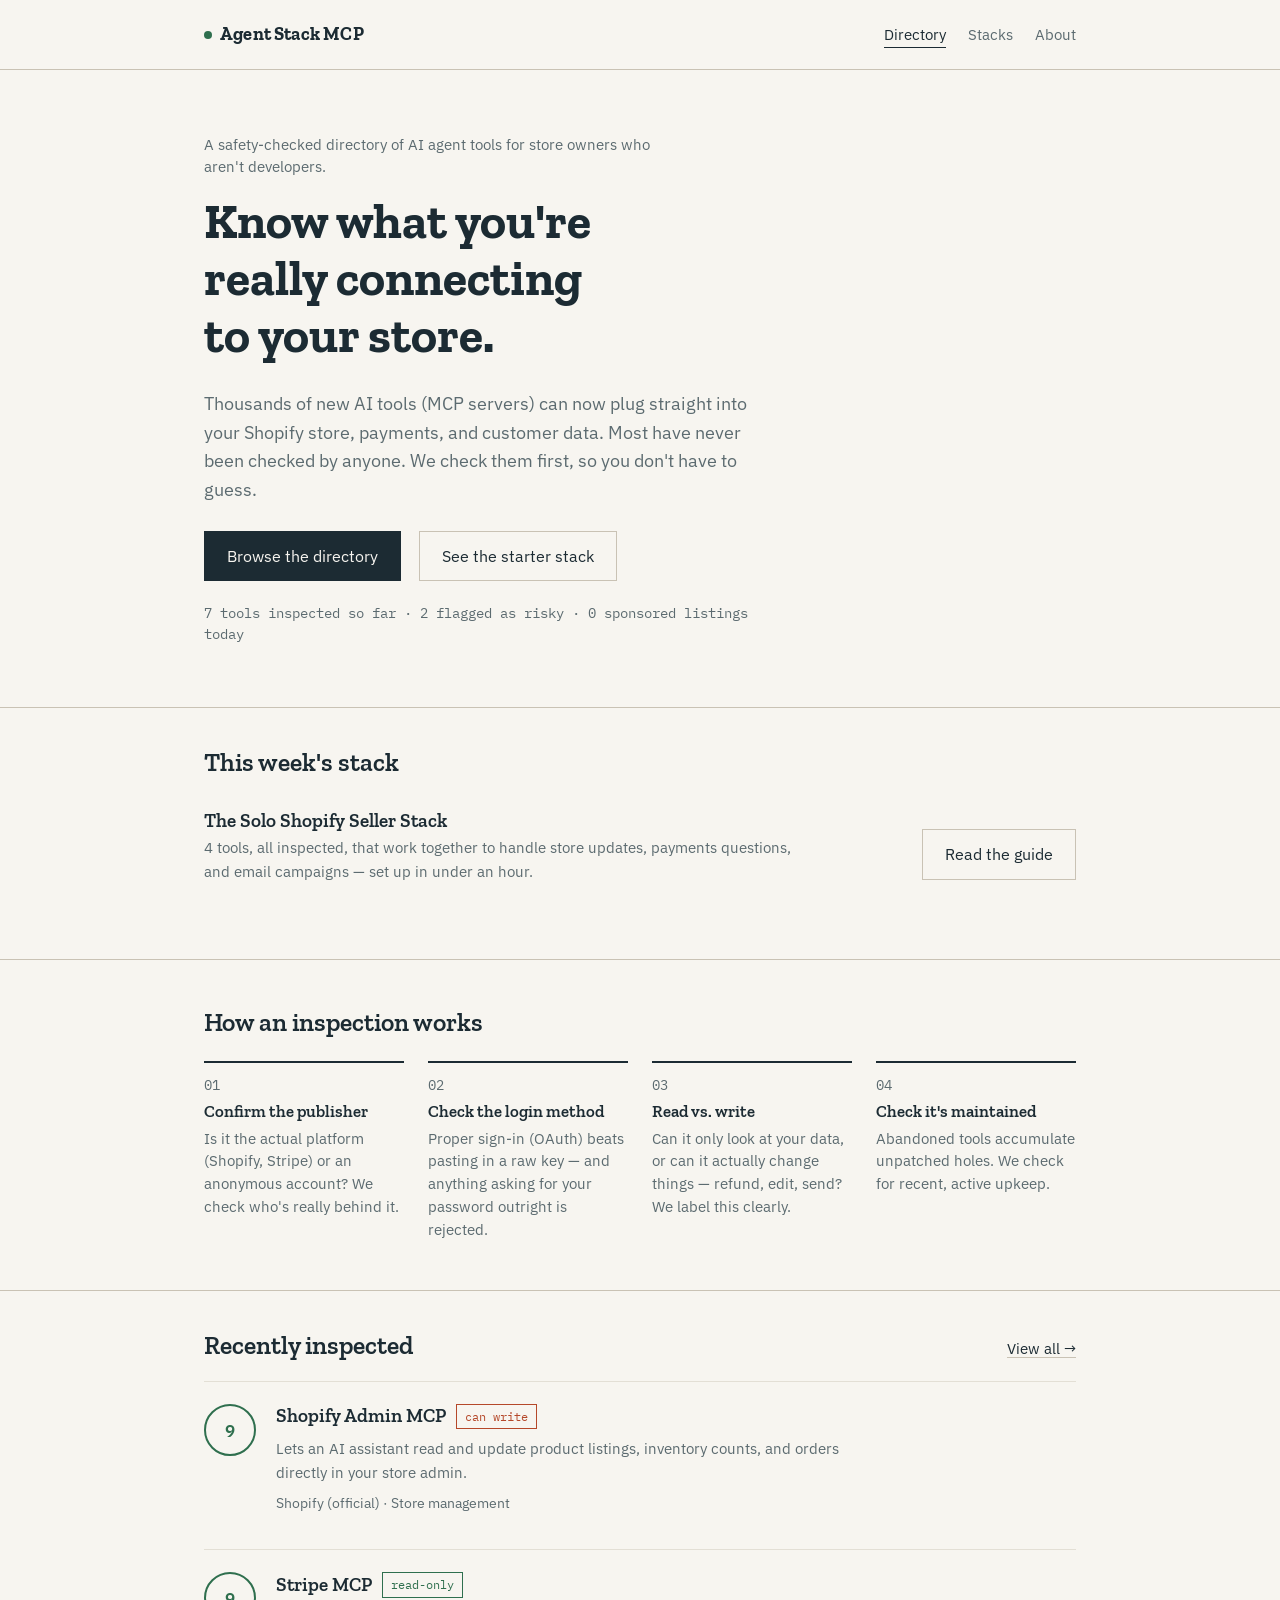
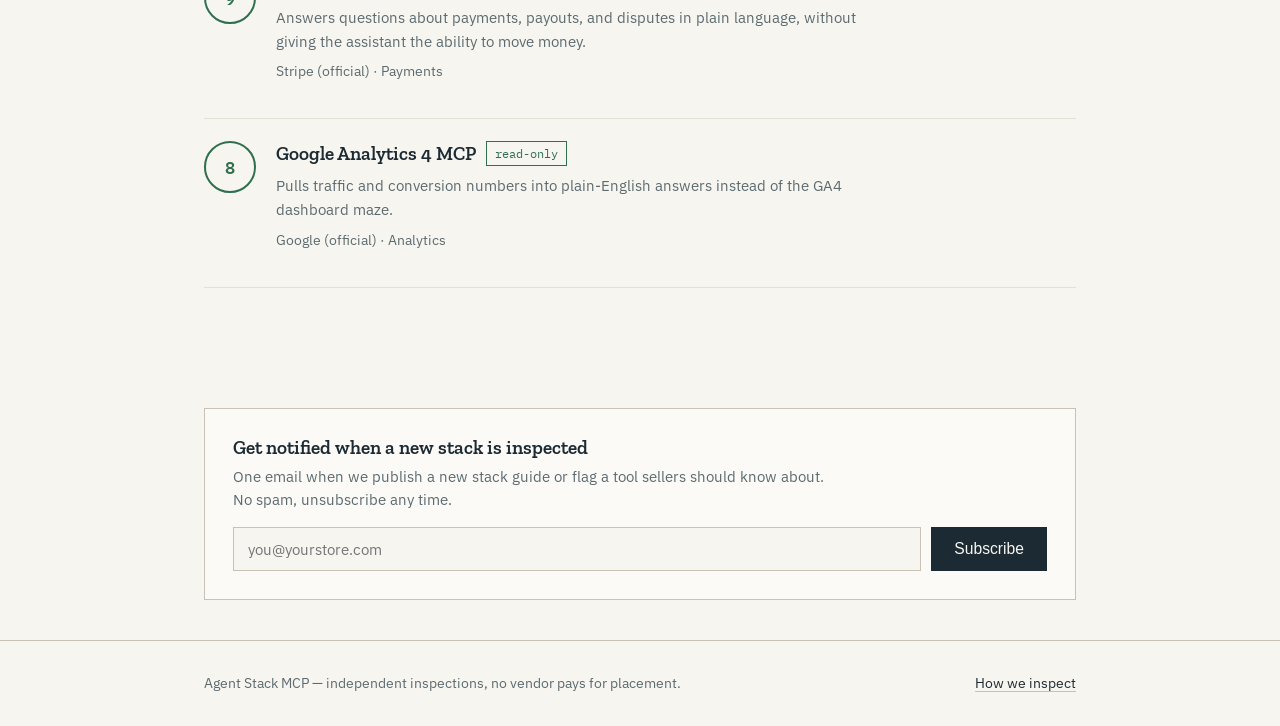
==== index.html @ 9d35e176 "Update newsletter form action and inputs" ====
<!DOCTYPE html>
<html lang="en">
<head>
<meta charset="UTF-8">
<meta name="viewport" content="width=device-width, initial-scale=1.0">
<title>Agent Stack MCP — Inspected AI tools for Shopify sellers</title>
<meta name="description" content="A safety-checked directory of MCP (AI agent) tools for ecommerce sellers who aren't developers. Know what you're really connecting to your store.">
<link rel="preconnect" href="https://fonts.googleapis.com">
<link href="https://fonts.googleapis.com/css2?family=Zilla+Slab:wght@600;700&family=IBM+Plex+Sans:wght@400;500&family=IBM+Plex+Mono:wght@500&display=swap" rel="stylesheet">
<link rel="stylesheet" href="assets/style.css">
</head>
<body>

<header class="site-header">
  <div class="container">
    <a class="wordmark" href="index.html"><span class="stamp"></span>Agent Stack MCP</a>
    <nav class="primary-nav">
      <a href="directory.html" class="active">Directory</a>
      <a href="stacks/solo-shopify-seller.html">Stacks</a>
      <a href="about.html">About</a>
    </nav>
  </div>
</header>

<section class="hero">
  <div class="container">
    <p class="eyebrow-line">A safety-checked directory of AI agent tools for store owners who aren't developers.</p>
    <h1>Know what you're really connecting to your store.</h1>
    <p class="lede">Thousands of new AI tools (MCP servers) can now plug straight into your Shopify store, payments, and customer data. Most have never been checked by anyone. We check them first, so you don't have to guess.</p>
    <div class="cta-row">
      <a class="btn" href="directory.html">Browse the directory</a>
      <a class="btn-ghost" href="stacks/solo-shopify-seller.html">See the starter stack</a>
    </div>
    <p class="stat-line" style="margin-top:22px;">7 tools inspected so far · 2 flagged as risky · 0 sponsored listings today</p>
  </div>
</section>

<section class="featured">
  <div class="container">
    <h2>This week's stack</h2>
    <div class="featured-row">
      <div>
        <h3 style="margin-bottom:4px;">The Solo Shopify Seller Stack</h3>
        <p class="meta">4 tools, all inspected, that work together to handle store updates, payments questions, and email campaigns — set up in under an hour.</p>
      </div>
      <a class="btn-ghost" href="stacks/solo-shopify-seller.html">Read the guide</a>
    </div>
  </div>
</section>

<section class="how">
  <div class="container">
    <h2>How an inspection works</h2>
    <ol class="how-list">
      <li>
        <div class="num">01</div>
        <h3>Confirm the publisher</h3>
        <p>Is it the actual platform (Shopify, Stripe) or an anonymous account? We check who's really behind it.</p>
      </li>
      <li>
        <div class="num">02</div>
        <h3>Check the login method</h3>
        <p>Proper sign-in (OAuth) beats pasting in a raw key — and anything asking for your password outright is rejected.</p>
      </li>
      <li>
        <div class="num">03</div>
        <h3>Read vs. write</h3>
        <p>Can it only look at your data, or can it actually change things — refund, edit, send? We label this clearly.</p>
      </li>
      <li>
        <div class="num">04</div>
        <h3>Check it's maintained</h3>
        <p>Abandoned tools accumulate unpatched holes. We check for recent, active upkeep.</p>
      </li>
    </ol>
  </div>
</section>

<section class="manifest">
  <div class="container">
    <div class="manifest-header">
      <h2>Recently inspected</h2>
      <a href="directory.html" style="font-size:0.92rem;">View all →</a>
    </div>
    <div id="recent-entries"></div>
  </div>
</section>

<div class="container">
  <div class="newsletter-box">
    <h3>Get notified when a new stack is inspected</h3>
    <p>One email when we publish a new stack guide or flag a tool sellers should know about. No spam, unsubscribe any time.</p>
    <form class="newsletter-form" action="https://assets.mailerlite.com/jsonp/2612388/forms/197544393839740852/subscribe" method="post" target="_blank">
  <input type="email" name="fields[email]" placeholder="you@yourstore.com" required aria-label="Email address" autocomplete="email">
  <input type="hidden" name="ml-submit" value="1">
  <input type="hidden" name="anticsrf" value="true">
  <button class="btn" type="submit">Subscribe</button>
    </form>
  </div>
</div>

<footer class="site-footer">
  <div class="container">
    <span>Agent Stack MCP — independent inspections, no vendor pays for placement.</span>
    <span><a href="about.html">How we inspect</a></span>
  </div>
</footer>

<script src="assets/listings.js"></script>
<script>
  const top3 = LISTINGS.slice(0, 3);
  document.getElementById('recent-entries').innerHTML = top3.map(item => `
    <div class="entry">
      <div class="score-badge ${item.verdict}">${item.score}</div>
      <div class="entry-body">
        <div class="entry-title">
          <h3>${item.name}</h3>
          <span class="tag ${item.access === 'write' ? 'write' : 'readonly'}">${item.access === 'write' ? 'can write' : 'read-only'}</span>
        </div>
        <p class="entry-desc">${item.summary}</p>
        <p class="entry-meta">${item.publisher} · ${item.category}</p>
      </div>
    </div>
  `).join('');
</script>

</body>
</html>
---- assets/style.css ----
/* Agent Stack MCP — shared styles
   Design tokens */
:root {
  --paper: #F7F5F0;
  --paper-raised: #FBFAF7;
  --ink: #1C2B33;
  --ink-muted: #5C6B70;
  --pass: #2F6F4E;
  --pass-bg: #E7EFE9;
  --risk: #B5482A;
  --risk-bg: #F3E6E0;
  --rule: #C9C2B4;
  --rule-light: #E3DFD5;
  --max-width: 780px;
}

* { box-sizing: border-box; }

html {
  -webkit-text-size-adjust: 100%;
}

body {
  margin: 0;
  background: var(--paper);
  color: var(--ink);
  font-family: "IBM Plex Sans", -apple-system, BlinkMacSystemFont, "Segoe UI", sans-serif;
  font-size: 17px;
  line-height: 1.55;
  -webkit-font-smoothing: antialiased;
}

h1, h2, h3, .slab {
  font-family: "Zilla Slab", Georgia, serif;
  font-weight: 600;
  line-height: 1.15;
  margin: 0 0 0.5em 0;
  color: var(--ink);
}

h1 { font-size: clamp(2.1rem, 5vw, 3.1rem); font-weight: 700; }
h2 { font-size: 1.6rem; }
h3 { font-size: 1.2rem; }

p { margin: 0 0 1em 0; max-width: 68ch; }

a { color: var(--ink); text-decoration-color: var(--rule); text-underline-offset: 3px; }
a:hover { text-decoration-color: var(--ink); }

.container {
  max-width: 920px;
  margin: 0 auto;
  padding: 0 24px;
}

/* ---- Header ---- */
.site-header {
  border-bottom: 1px solid var(--rule);
  padding: 20px 0;
}
.site-header .container {
  display: flex;
  align-items: baseline;
  justify-content: space-between;
  flex-wrap: wrap;
  gap: 12px;
}
.wordmark {
  font-family: "Zilla Slab", serif;
  font-weight: 700;
  font-size: 1.15rem;
  letter-spacing: 0.01em;
  color: var(--ink);
  text-decoration: none;
}
.wordmark .stamp {
  display: inline-block;
  width: 8px;
  height: 8px;
  background: var(--pass);
  border-radius: 50%;
  margin-right: 8px;
  transform: translateY(-1px);
}
nav.primary-nav { display: flex; gap: 22px; }
nav.primary-nav a {
  font-size: 0.95rem;
  color: var(--ink-muted);
  text-decoration: none;
}
nav.primary-nav a:hover, nav.primary-nav a.active { color: var(--ink); border-bottom: 1px solid var(--ink); }

/* ---- Hero ---- */
.hero {
  padding: 64px 0 48px 0;
  border-bottom: 1px solid var(--rule);
}
.hero .eyebrow-line {
  font-size: 0.92rem;
  color: var(--ink-muted);
  margin-bottom: 14px;
  max-width: 52ch;
}
.hero h1 { max-width: 14ch; }
.hero .lede {
  font-size: 1.15rem;
  color: var(--ink-muted);
  max-width: 52ch;
  margin-top: 14px;
}
.hero .cta-row {
  margin-top: 28px;
  display: flex;
  gap: 18px;
  align-items: center;
  flex-wrap: wrap;
}

.btn {
  display: inline-block;
  background: var(--ink);
  color: var(--paper);
  padding: 12px 22px;
  font-size: 0.98rem;
  text-decoration: none;
  border: 1px solid var(--ink);
}
.btn:hover { background: transparent; color: var(--ink); }
.btn-ghost {
  display: inline-block;
  padding: 12px 22px;
  font-size: 0.98rem;
  text-decoration: none;
  color: var(--ink);
  border: 1px solid var(--rule);
}
.btn-ghost:hover { border-color: var(--ink); }

.stat-line {
  font-family: "IBM Plex Mono", monospace;
  font-size: 0.85rem;
  color: var(--ink-muted);
}

/* ---- Featured stack strip ---- */
.featured {
  padding: 40px 0;
  border-bottom: 1px solid var(--rule);
}
.featured-row {
  display: flex;
  justify-content: space-between;
  align-items: center;
  gap: 24px;
  flex-wrap: wrap;
  padding: 20px 0;
}
.featured-row .meta { color: var(--ink-muted); font-size: 0.95rem; }

/* ---- How it works (numbered — it IS a real sequence) ---- */
.how {
  padding: 48px 0;
  border-bottom: 1px solid var(--rule);
}
.how-list {
  list-style: none;
  margin: 24px 0 0 0;
  padding: 0;
  display: grid;
  grid-template-columns: repeat(4, 1fr);
  gap: 24px;
}
.how-list li {
  border-top: 2px solid var(--ink);
  padding-top: 12px;
}
.how-list .num {
  font-family: "IBM Plex Mono", monospace;
  color: var(--ink-muted);
  font-size: 0.85rem;
}
.how-list h3 { margin: 6px 0 6px 0; font-size: 1.05rem; }
.how-list p { font-size: 0.92rem; color: var(--ink-muted); margin: 0; }

@media (max-width: 720px) {
  .how-list { grid-template-columns: 1fr 1fr; }
}
@media (max-width: 480px) {
  .how-list { grid-template-columns: 1fr; }
}

/* ---- Manifest / listing rows ---- */
.manifest {
  padding: 40px 0 80px 0;
}
.manifest-header {
  display: flex;
  justify-content: space-between;
  align-items: baseline;
  margin-bottom: 8px;
}
.entry {
  display: flex;
  gap: 20px;
  padding: 22px 0;
  border-top: 1px solid var(--rule-light);
  align-items: flex-start;
}
.entry:last-child { border-bottom: 1px solid var(--rule-light); }

.score-badge {
  flex: 0 0 auto;
  width: 52px;
  height: 52px;
  border: 2px solid currentColor;
  border-radius: 50%;
  display: flex;
  align-items: center;
  justify-content: center;
  font-family: "IBM Plex Mono", monospace;
  font-size: 1.05rem;
  font-weight: 600;
}
.score-badge.pass { color: var(--pass); }
.score-badge.risk { color: var(--risk); }

.entry-body { flex: 1 1 auto; min-width: 0; }
.entry-title { display: flex; align-items: center; gap: 10px; flex-wrap: wrap; }
.entry-title h3 { margin: 0; }
.tag {
  font-size: 0.78rem;
  padding: 2px 8px;
  border: 1px solid var(--rule);
  color: var(--ink-muted);
  font-family: "IBM Plex Mono", monospace;
}
.tag.write { color: var(--risk); border-color: var(--risk); }
.tag.readonly { color: var(--pass); border-color: var(--pass); }
.entry-desc { color: var(--ink-muted); margin: 8px 0 0 0; font-size: 0.96rem; }
.entry-meta { margin-top: 8px; font-size: 0.85rem; color: var(--ink-muted); }

/* ---- Filter bar ---- */
.filter-bar {
  display: flex;
  gap: 10px;
  flex-wrap: wrap;
  margin: 24px 0 8px 0;
}
.filter-bar button {
  background: none;
  border: 1px solid var(--rule);
  padding: 8px 14px;
  font-family: "IBM Plex Sans", sans-serif;
  font-size: 0.88rem;
  color: var(--ink-muted);
  cursor: pointer;
}
.filter-bar button.active { border-color: var(--ink); color: var(--ink); }
.filter-bar button:hover { border-color: var(--ink); }

/* ---- Guide / article pages ---- */
.article-header { padding: 56px 0 24px 0; border-bottom: 1px solid var(--rule); }
.article-header .lede { color: var(--ink-muted); font-size: 1.08rem; max-width: 60ch; }
.article-body { padding: 32px 0 80px 0; max-width: var(--max-width); }
.article-body h2 { margin-top: 2.2em; }
.article-body ol, .article-body ul { padding-left: 1.3em; }
.article-body li { margin-bottom: 0.5em; }

.callout {
  border-left: 3px solid var(--risk);
  background: var(--risk-bg);
  padding: 16px 20px;
  margin: 24px 0;
  font-size: 0.95rem;
}
.callout.safe { border-left-color: var(--pass); background: var(--pass-bg); }
.callout p:last-child { margin-bottom: 0; }

/* ---- Footer ---- */
.site-footer {
  border-top: 1px solid var(--rule);
  padding: 32px 0;
  font-size: 0.85rem;
  color: var(--ink-muted);
}
.site-footer .container {
  display: flex;
  justify-content: space-between;
  flex-wrap: wrap;
  gap: 12px;
}

/* ---- Newsletter box ---- */
.newsletter-box {
  border: 1px solid var(--rule);
  padding: 28px;
  margin: 40px 0;
  background: var(--paper-raised);
}
.newsletter-box h3 { margin-bottom: 6px; }
.newsletter-box p { color: var(--ink-muted); font-size: 0.94rem; margin-bottom: 16px; }
.newsletter-form { display: flex; gap: 10px; flex-wrap: wrap; }
.newsletter-form input[type="email"] {
  flex: 1 1 220px;
  padding: 11px 14px;
  border: 1px solid var(--rule);
  background: var(--paper);
  font-family: "IBM Plex Sans", sans-serif;
  font-size: 0.95rem;
  color: var(--ink);
}
.newsletter-form input[type="email"]:focus { outline: 2px solid var(--ink); outline-offset: 1px; }

@media (prefers-reduced-motion: reduce) {
  * { animation: none !important; transition: none !important; }
}

:focus-visible { outline: 2px solid var(--ink); outline-offset: 2px; }
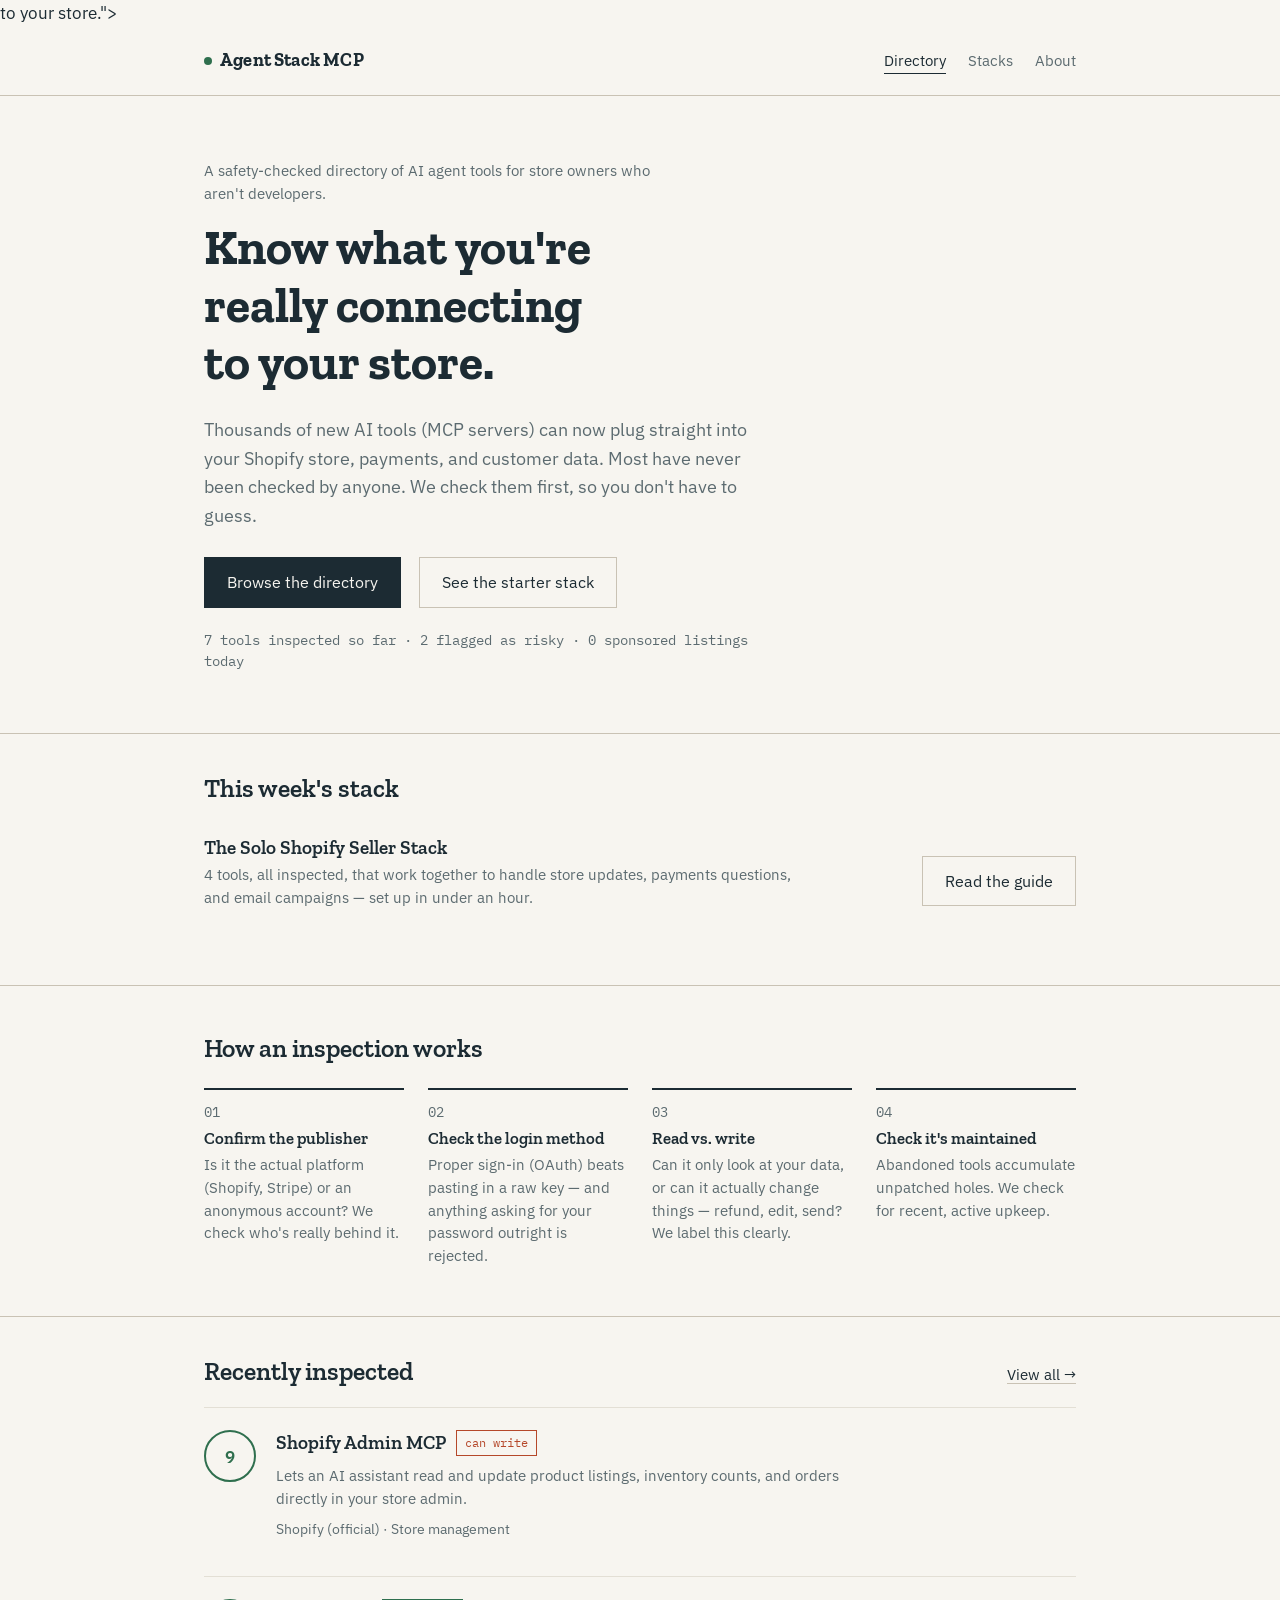
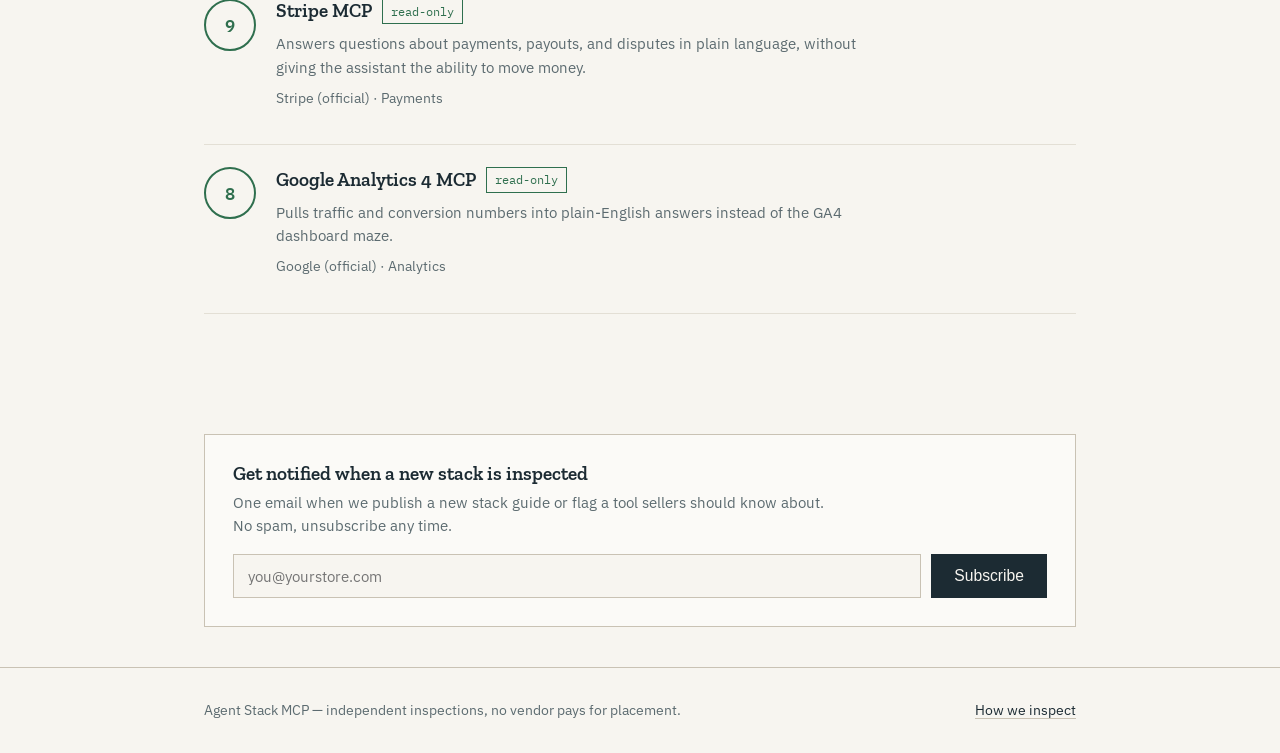
==== commit 6a610533: "Update meta tags in index.html Updated the meta description and added Google site verification." ====
--- a/index.html
+++ b/index.html
@@ -4,7 +4,8 @@
 <meta charset="UTF-8">
 <meta name="viewport" content="width=device-width, initial-scale=1.0">
 <title>Agent Stack MCP — Inspected AI tools for Shopify sellers</title>
-<meta name="description" content="A safety-checked directory of MCP (AI agent) tools for ecommerce sellers who aren't developers. Know what you're really connecting to your store.">
+<meta name="description" content="A safety-checked directory of MCP (AI agent) tools for ecommerce sellers who aren't developers. Know what you're really connecting
+  <meta name="google-site-verification" content="IbVhFtbNGUsEESRRMEmEl2QQsbBVO0OaXBMC23wTiZY" />to your store.">
 <link rel="preconnect" href="https://fonts.googleapis.com">
 <link href="https://fonts.googleapis.com/css2?family=Zilla+Slab:wght@600;700&family=IBM+Plex+Sans:wght@400;500&family=IBM+Plex+Mono:wght@500&display=swap" rel="stylesheet">
 <link rel="stylesheet" href="assets/style.css">
@@ -87,16 +88,31 @@
 </section>
 
 <div class="container">
-  <div class="newsletter-box">
-    <h3>Get notified when a new stack is inspected</h3>
-    <p>One email when we publish a new stack guide or flag a tool sellers should know about. No spam, unsubscribe any time.</p>
-    <form class="newsletter-form" action="https://assets.mailerlite.com/jsonp/2612388/forms/197544393839740852/subscribe" method="post" target="_blank">
-  <input type="email" name="fields[email]" placeholder="you@yourstore.com" required aria-label="Email address" autocomplete="email">
-  <input type="hidden" name="ml-submit" value="1">
-  <input type="hidden" name="anticsrf" value="true">
-  <button class="btn" type="submit">Subscribe</button>
-    </form>
+  <div class="newsletter-box" id="newsletter-box">
+    <div id="newsletter-form-state">
+      <h3>Get notified when a new stack is inspected</h3>
+      <p>One email when we publish a new stack guide or flag a tool sellers should know about. No spam, unsubscribe any time.</p>
+      <form class="newsletter-form" id="newsletter-form" action="https://assets.mailerlite.com/jsonp/2612388/forms/197544393839740852/subscribe" method="post" target="ml-hidden-frame">
+        <input type="email" name="fields[email]" placeholder="you@yourstore.com" required aria-label="Email address" autocomplete="email">
+        <input type="hidden" name="ml-submit" value="1">
+        <input type="hidden" name="anticsrf" value="true">
+        <button class="btn" type="submit">Subscribe</button>
+      </form>
+    </div>
+    <div id="newsletter-thanks" style="display:none;">
+      <h3>You're on the list</h3>
+      <p>We'll email you when the next stack or safety flag goes live.</p>
+    </div>
   </div>
+  <iframe name="ml-hidden-frame" style="display:none;" title="newsletter submission"></iframe>
+  <script>
+    document.getElementById('newsletter-form').addEventListener('submit', function () {
+      setTimeout(function () {
+        document.getElementById('newsletter-form-state').style.display = 'none';
+        document.getElementById('newsletter-thanks').style.display = 'block';
+      }, 600);
+    });
+  </script>
 </div>
 
 <footer class="site-footer">
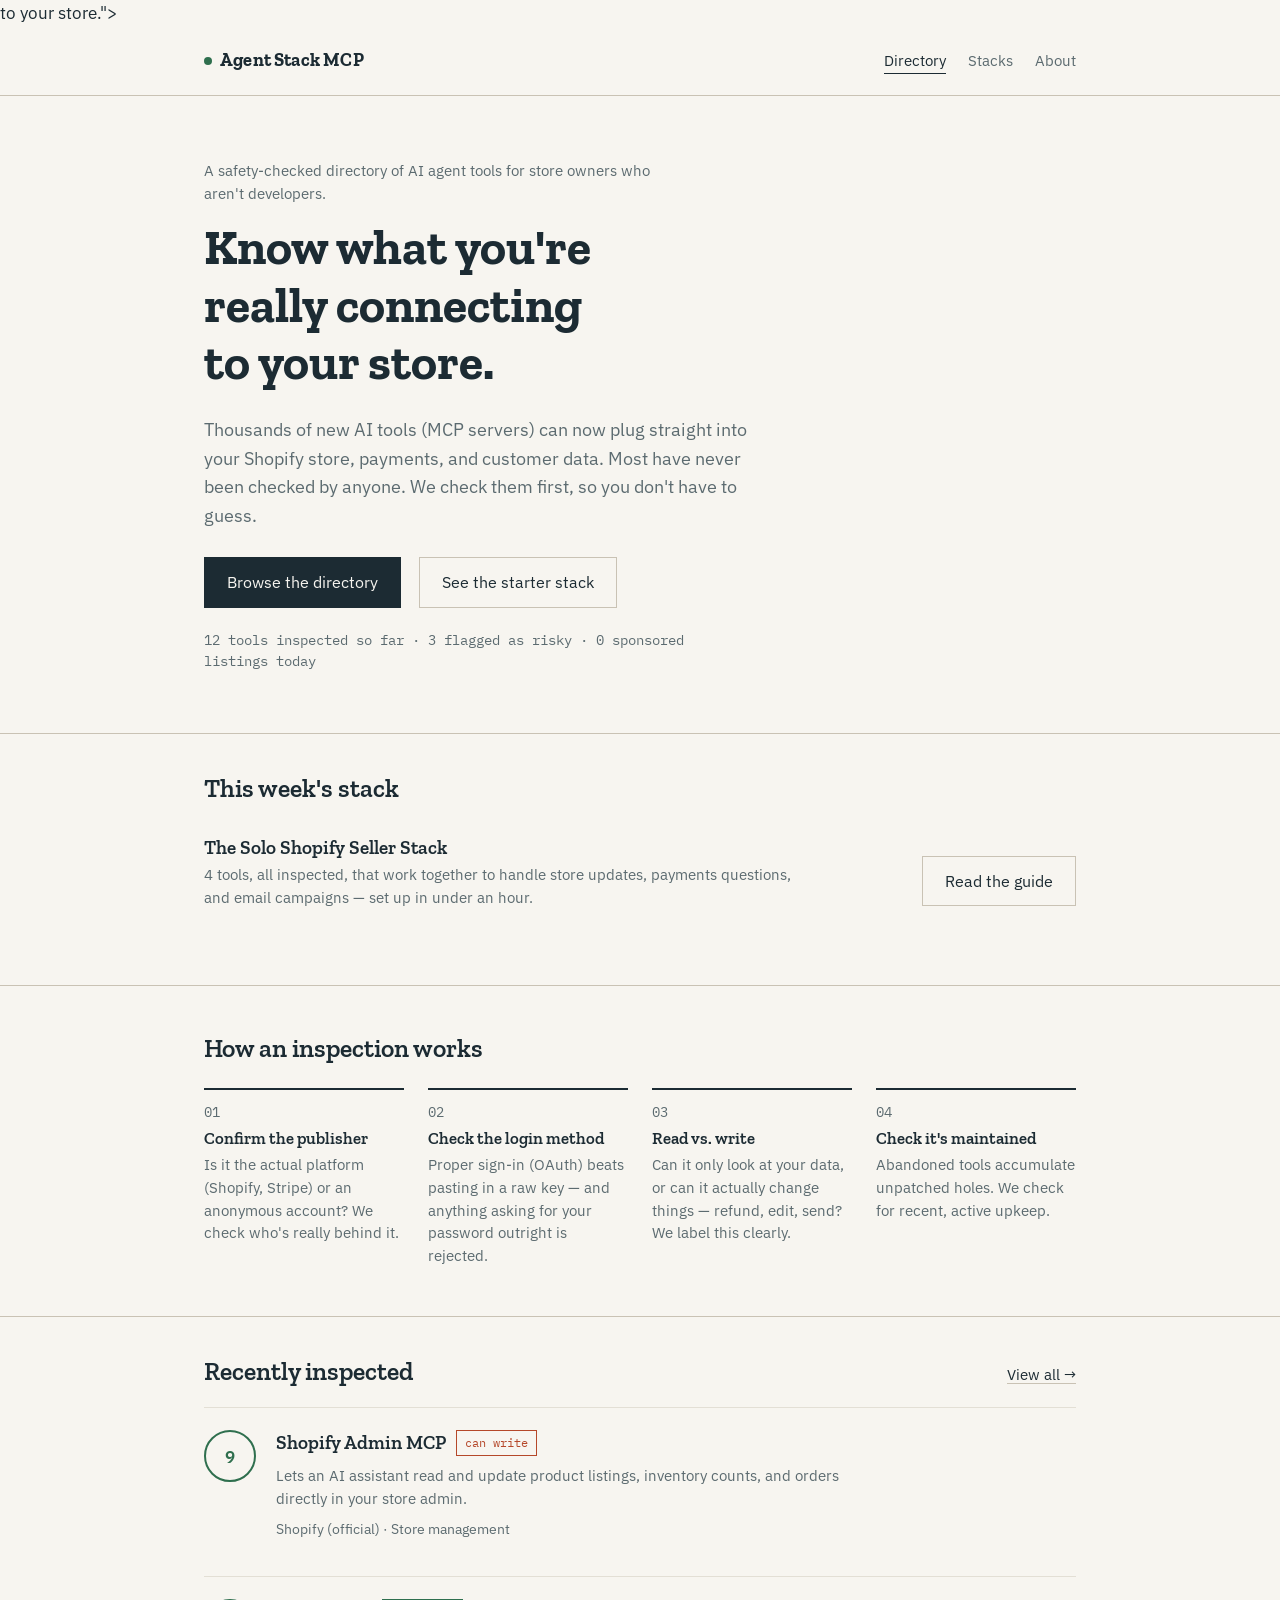
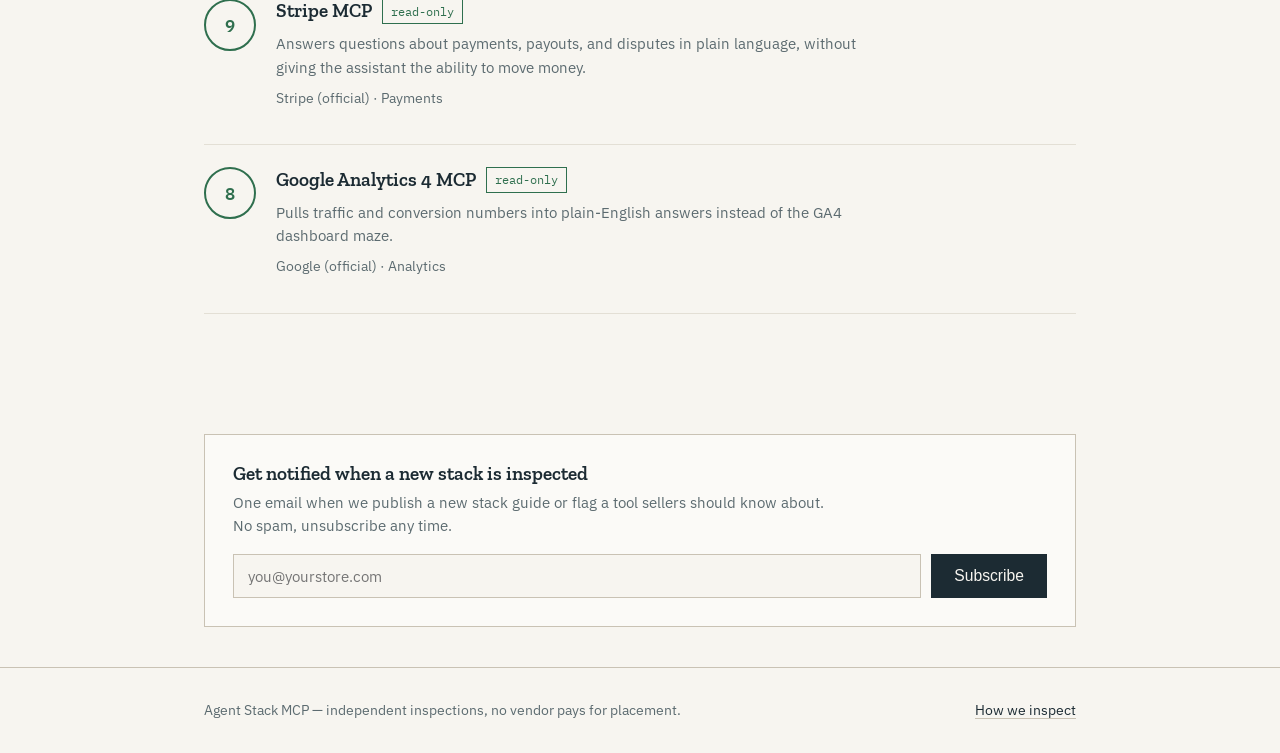
==== commit 4b98e6d4: "Update inspection statistics in index.html" ====
--- a/index.html
+++ b/index.html
@@ -32,7 +32,7 @@
       <a class="btn" href="directory.html">Browse the directory</a>
       <a class="btn-ghost" href="stacks/solo-shopify-seller.html">See the starter stack</a>
     </div>
-    <p class="stat-line" style="margin-top:22px;">7 tools inspected so far · 2 flagged as risky · 0 sponsored listings today</p>
+    <p class="stat-line" style="margin-top:22px;">12 tools inspected so far · 3 flagged as risky · 0 sponsored listings today</p>
   </div>
 </section>
 
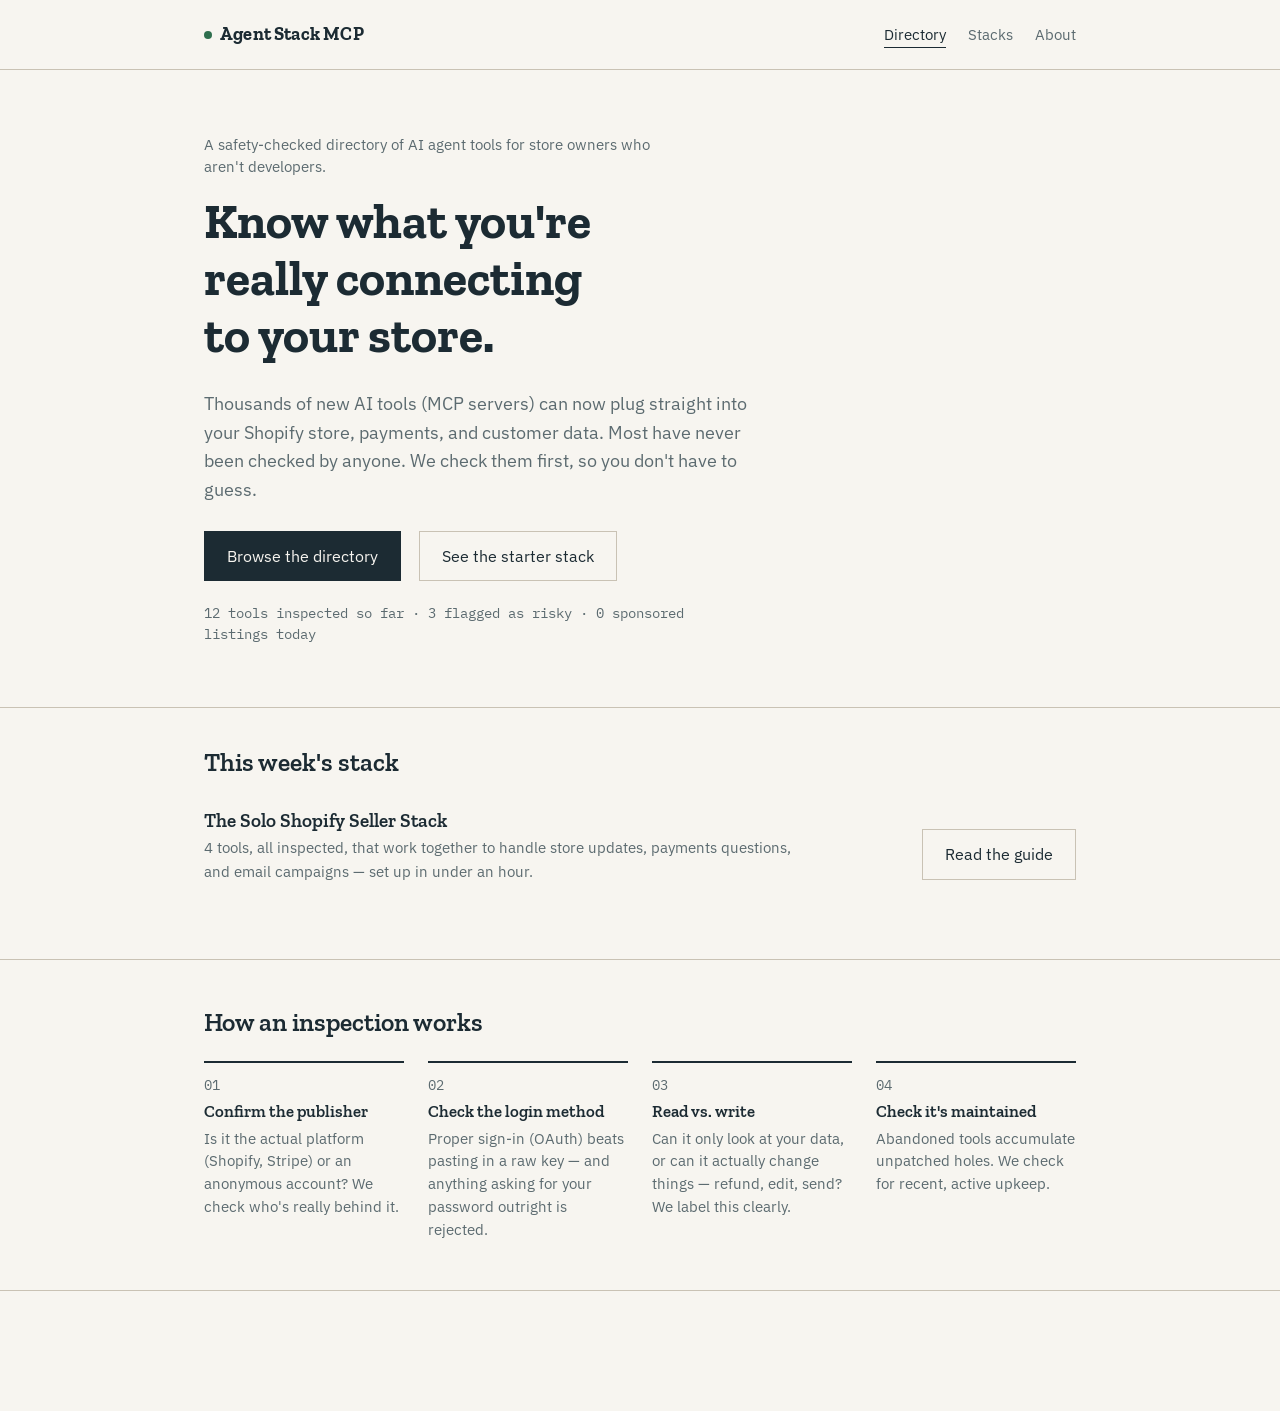
==== commit ae214121: "Remove newsletter and recent entries sections Removed the newsletter section and recent entries disp" ====
--- a/index.html
+++ b/index.html
@@ -4,8 +4,8 @@
 <meta charset="UTF-8">
 <meta name="viewport" content="width=device-width, initial-scale=1.0">
 <title>Agent Stack MCP — Inspected AI tools for Shopify sellers</title>
-<meta name="description" content="A safety-checked directory of MCP (AI agent) tools for ecommerce sellers who aren't developers. Know what you're really connecting
-  <meta name="google-site-verification" content="IbVhFtbNGUsEESRRMEmEl2QQsbBVO0OaXBMC23wTiZY" />to your store.">
+<meta name="description" content="A safety-checked directory of MCP (AI agent) tools for ecommerce sellers who aren't developers. Know what you're really connecting to your store.">
+<meta name="google-site-verification" content="IbVhFtbNGUsEESRRMEmEl2QQsbBVO0OaXBMC23wTiZY" />
 <link rel="preconnect" href="https://fonts.googleapis.com">
 <link href="https://fonts.googleapis.com/css2?family=Zilla+Slab:wght@600;700&family=IBM+Plex+Sans:wght@400;500&family=IBM+Plex+Mono:wght@500&display=swap" rel="stylesheet">
 <link rel="stylesheet" href="assets/style.css">
@@ -79,66 +79,3 @@
 
 <section class="manifest">
   <div class="container">
-    <div class="manifest-header">
-      <h2>Recently inspected</h2>
-      <a href="directory.html" style="font-size:0.92rem;">View all →</a>
-    </div>
-    <div id="recent-entries"></div>
-  </div>
-</section>
-
-<div class="container">
-  <div class="newsletter-box" id="newsletter-box">
-    <div id="newsletter-form-state">
-      <h3>Get notified when a new stack is inspected</h3>
-      <p>One email when we publish a new stack guide or flag a tool sellers should know about. No spam, unsubscribe any time.</p>
-      <form class="newsletter-form" id="newsletter-form" action="https://assets.mailerlite.com/jsonp/2612388/forms/197544393839740852/subscribe" method="post" target="ml-hidden-frame">
-        <input type="email" name="fields[email]" placeholder="you@yourstore.com" required aria-label="Email address" autocomplete="email">
-        <input type="hidden" name="ml-submit" value="1">
-        <input type="hidden" name="anticsrf" value="true">
-        <button class="btn" type="submit">Subscribe</button>
-      </form>
-    </div>
-    <div id="newsletter-thanks" style="display:none;">
-      <h3>You're on the list</h3>
-      <p>We'll email you when the next stack or safety flag goes live.</p>
-    </div>
-  </div>
-  <iframe name="ml-hidden-frame" style="display:none;" title="newsletter submission"></iframe>
-  <script>
-    document.getElementById('newsletter-form').addEventListener('submit', function () {
-      setTimeout(function () {
-        document.getElementById('newsletter-form-state').style.display = 'none';
-        document.getElementById('newsletter-thanks').style.display = 'block';
-      }, 600);
-    });
-  </script>
-</div>
-
-<footer class="site-footer">
-  <div class="container">
-    <span>Agent Stack MCP — independent inspections, no vendor pays for placement.</span>
-    <span><a href="about.html">How we inspect</a></span>
-  </div>
-</footer>
-
-<script src="assets/listings.js"></script>
-<script>
-  const top3 = LISTINGS.slice(0, 3);
-  document.getElementById('recent-entries').innerHTML = top3.map(item => `
-    <div class="entry">
-      <div class="score-badge ${item.verdict}">${item.score}</div>
-      <div class="entry-body">
-        <div class="entry-title">
-          <h3>${item.name}</h3>
-          <span class="tag ${item.access === 'write' ? 'write' : 'readonly'}">${item.access === 'write' ? 'can write' : 'read-only'}</span>
-        </div>
-        <p class="entry-desc">${item.summary}</p>
-        <p class="entry-meta">${item.publisher} · ${item.category}</p>
-      </div>
-    </div>
-  `).join('');
-</script>
-
-</body>
-</html>
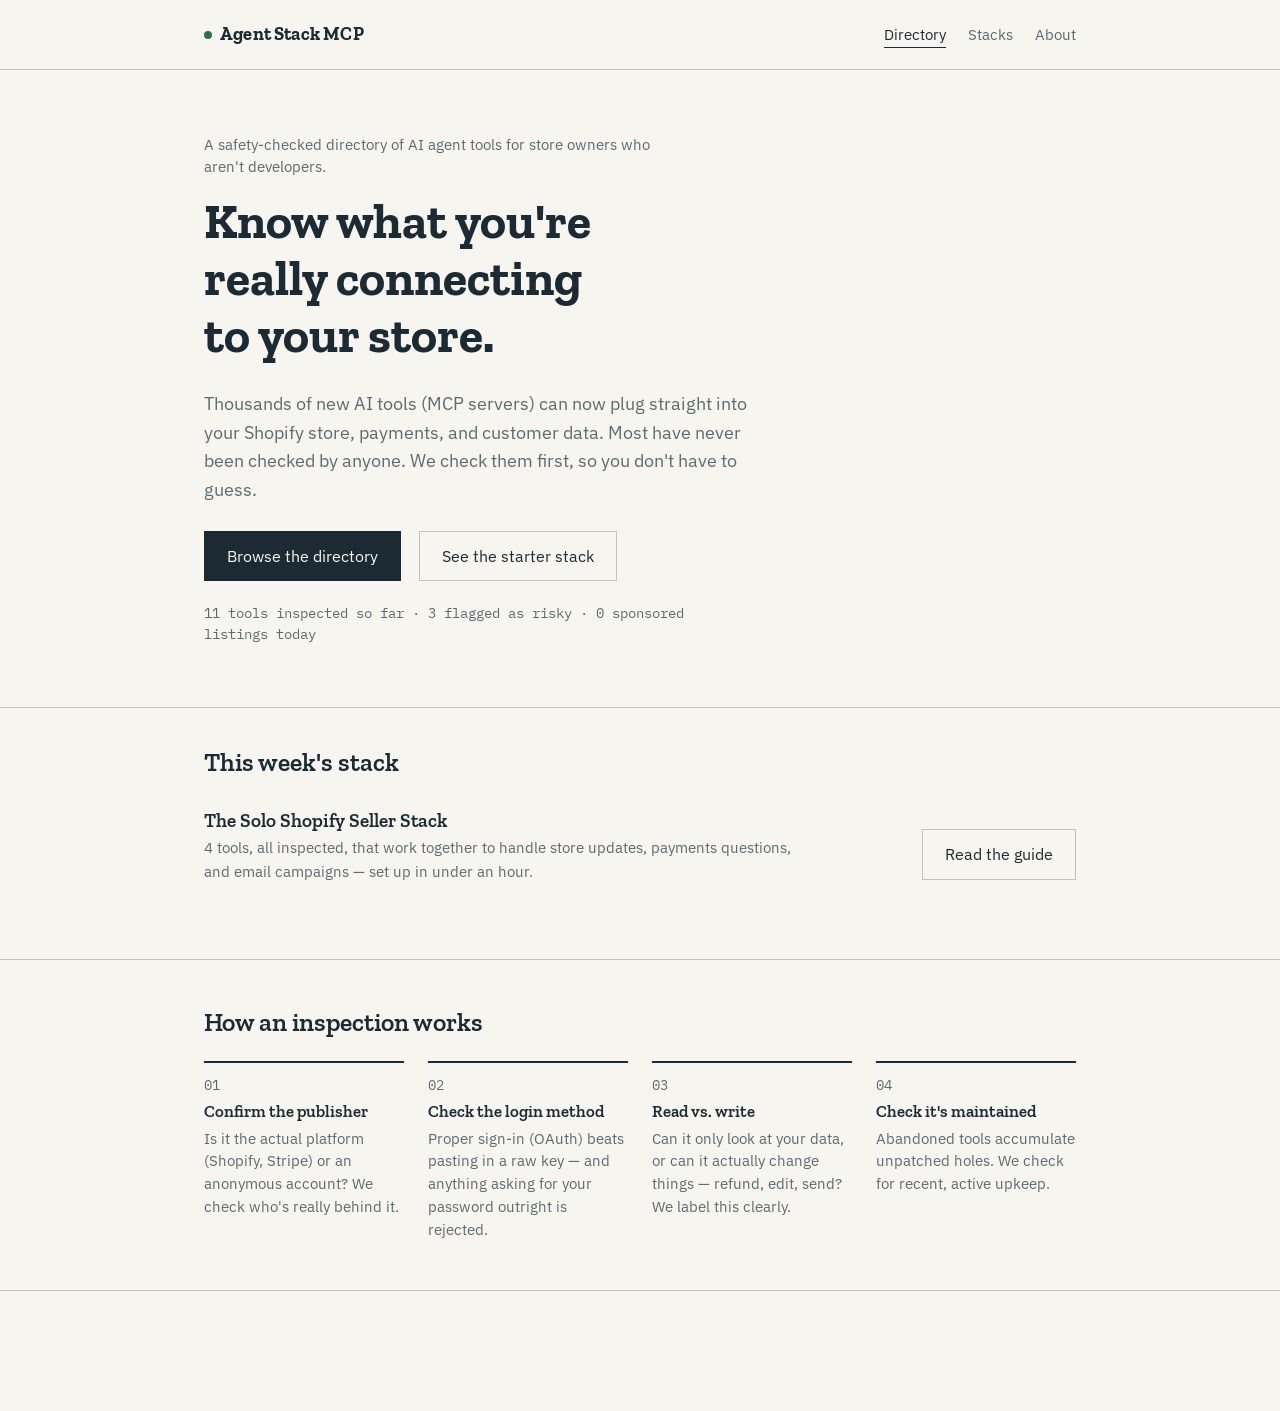
==== commit 20320322: "Update inspected tools count in index.html" ====
--- a/index.html
+++ b/index.html
@@ -32,7 +32,7 @@
       <a class="btn" href="directory.html">Browse the directory</a>
       <a class="btn-ghost" href="stacks/solo-shopify-seller.html">See the starter stack</a>
     </div>
-    <p class="stat-line" style="margin-top:22px;">12 tools inspected so far · 3 flagged as risky · 0 sponsored listings today</p>
+    <p class="stat-line" style="margin-top:22px;">11 tools inspected so far · 3 flagged as risky · 0 sponsored listings today</p>
   </div>
 </section>
 
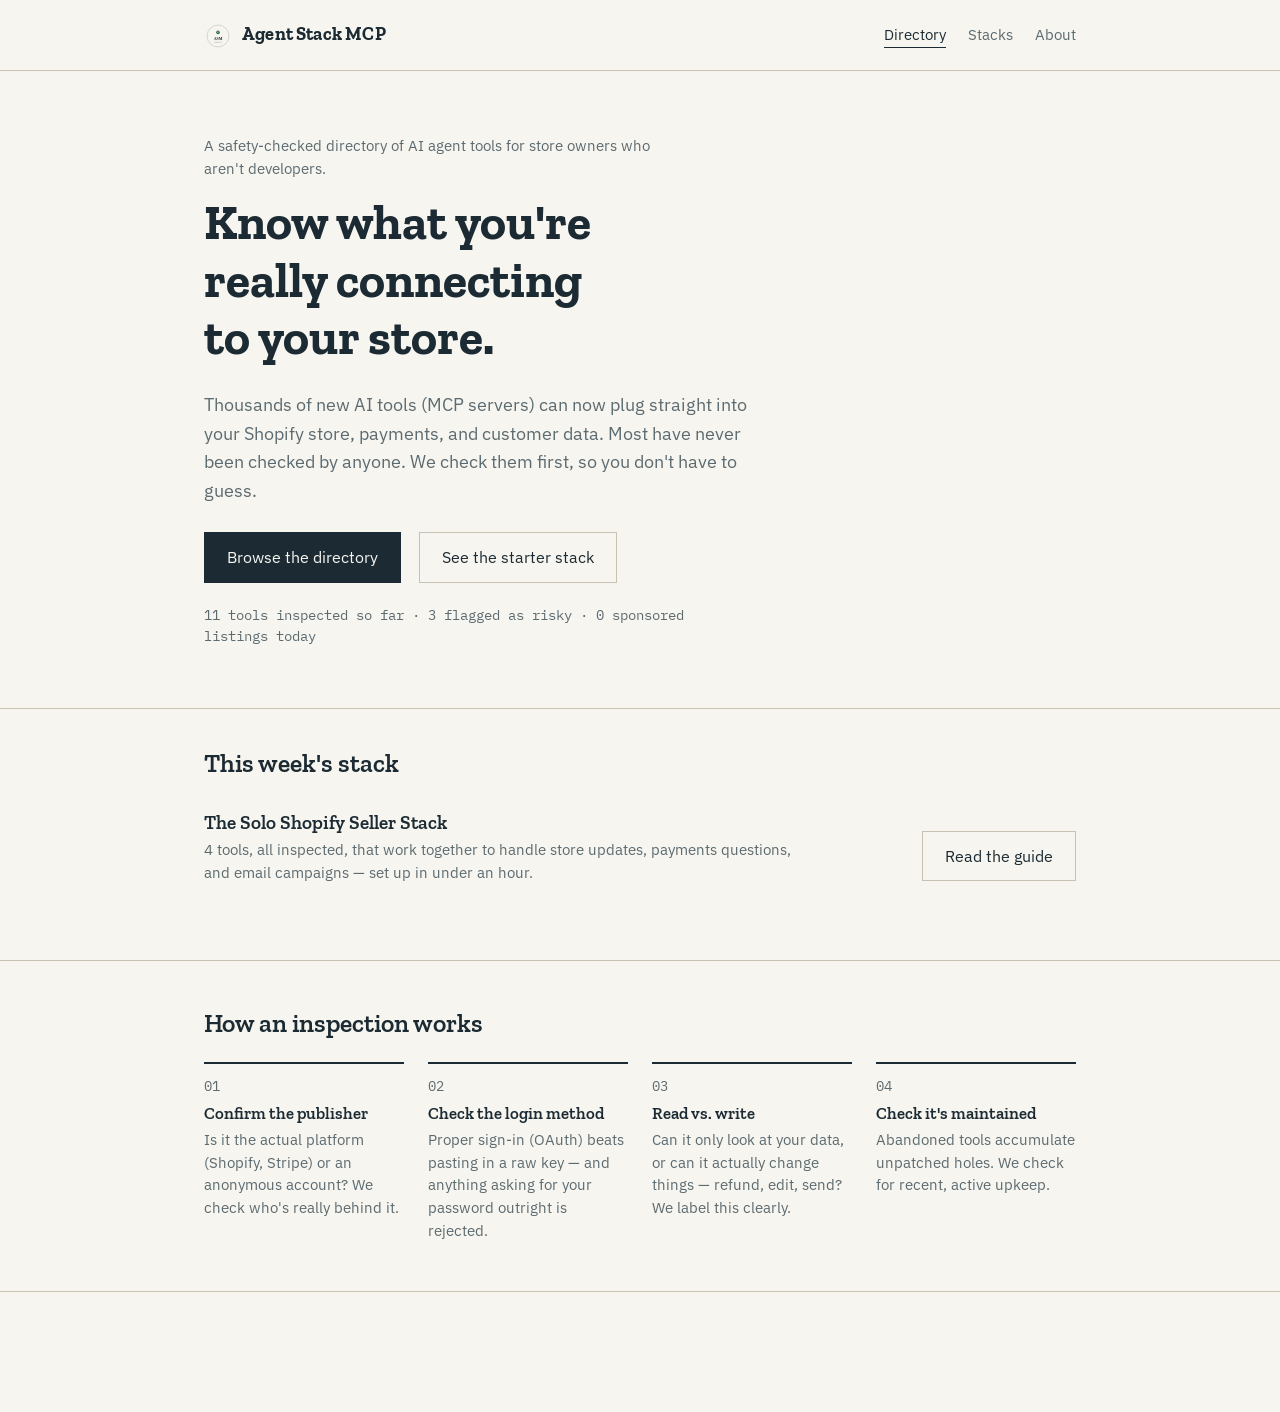
==== commit 57f940c5: "Replace text link with logo in header" ====
--- a/index.html
+++ b/index.html
@@ -8,13 +8,23 @@
 <meta name="google-site-verification" content="IbVhFtbNGUsEESRRMEmEl2QQsbBVO0OaXBMC23wTiZY" />
 <link rel="preconnect" href="https://fonts.googleapis.com">
 <link href="https://fonts.googleapis.com/css2?family=Zilla+Slab:wght@600;700&family=IBM+Plex+Sans:wght@400;500&family=IBM+Plex+Mono:wght@500&display=swap" rel="stylesheet">
-<link rel="stylesheet" href="assets/style.css">
+<link rel="icon" type="image/x-icon" href="/favicon.ico">
+<link rel="icon" type="image/png" sizes="32x32" href="/favicon-32.png">
+<link rel="icon" type="image/png" sizes="16x16" href="/favicon-16.png">
+<link rel="apple-touch-icon" href="/apple-touch-icon.png">
+<meta property="og:title" content="Agent Stack MCP — Inspected AI tools for Shopify sellers">
+<meta property="og:description" content="A safety-checked directory of MCP (AI agent) tools for ecommerce sellers who aren't developers.">
+<meta property="og:image" content="https://agentstackmcp.com/og-image.png">
+<meta property="og:url" content="https://agentstackmcp.com/">
+<meta property="og:type" content="website">
+<meta name="twitter:card" content="summary_large_image">
+  <link rel="stylesheet" href="assets/style.css">
 </head>
 <body>
 
 <header class="site-header">
   <div class="container">
-    <a class="wordmark" href="index.html"><span class="stamp"></span>Agent Stack MCP</a>
+    <a class="wordmark" href="index.html"><img src="/assets/logo.svg" alt="Agent Stack MCP" style="width:28px;height:28px;vertical-align:middle;margin-right:10px;">Agent Stack MCP</a>
     <nav class="primary-nav">
       <a href="directory.html" class="active">Directory</a>
       <a href="stacks/solo-shopify-seller.html">Stacks</a>
